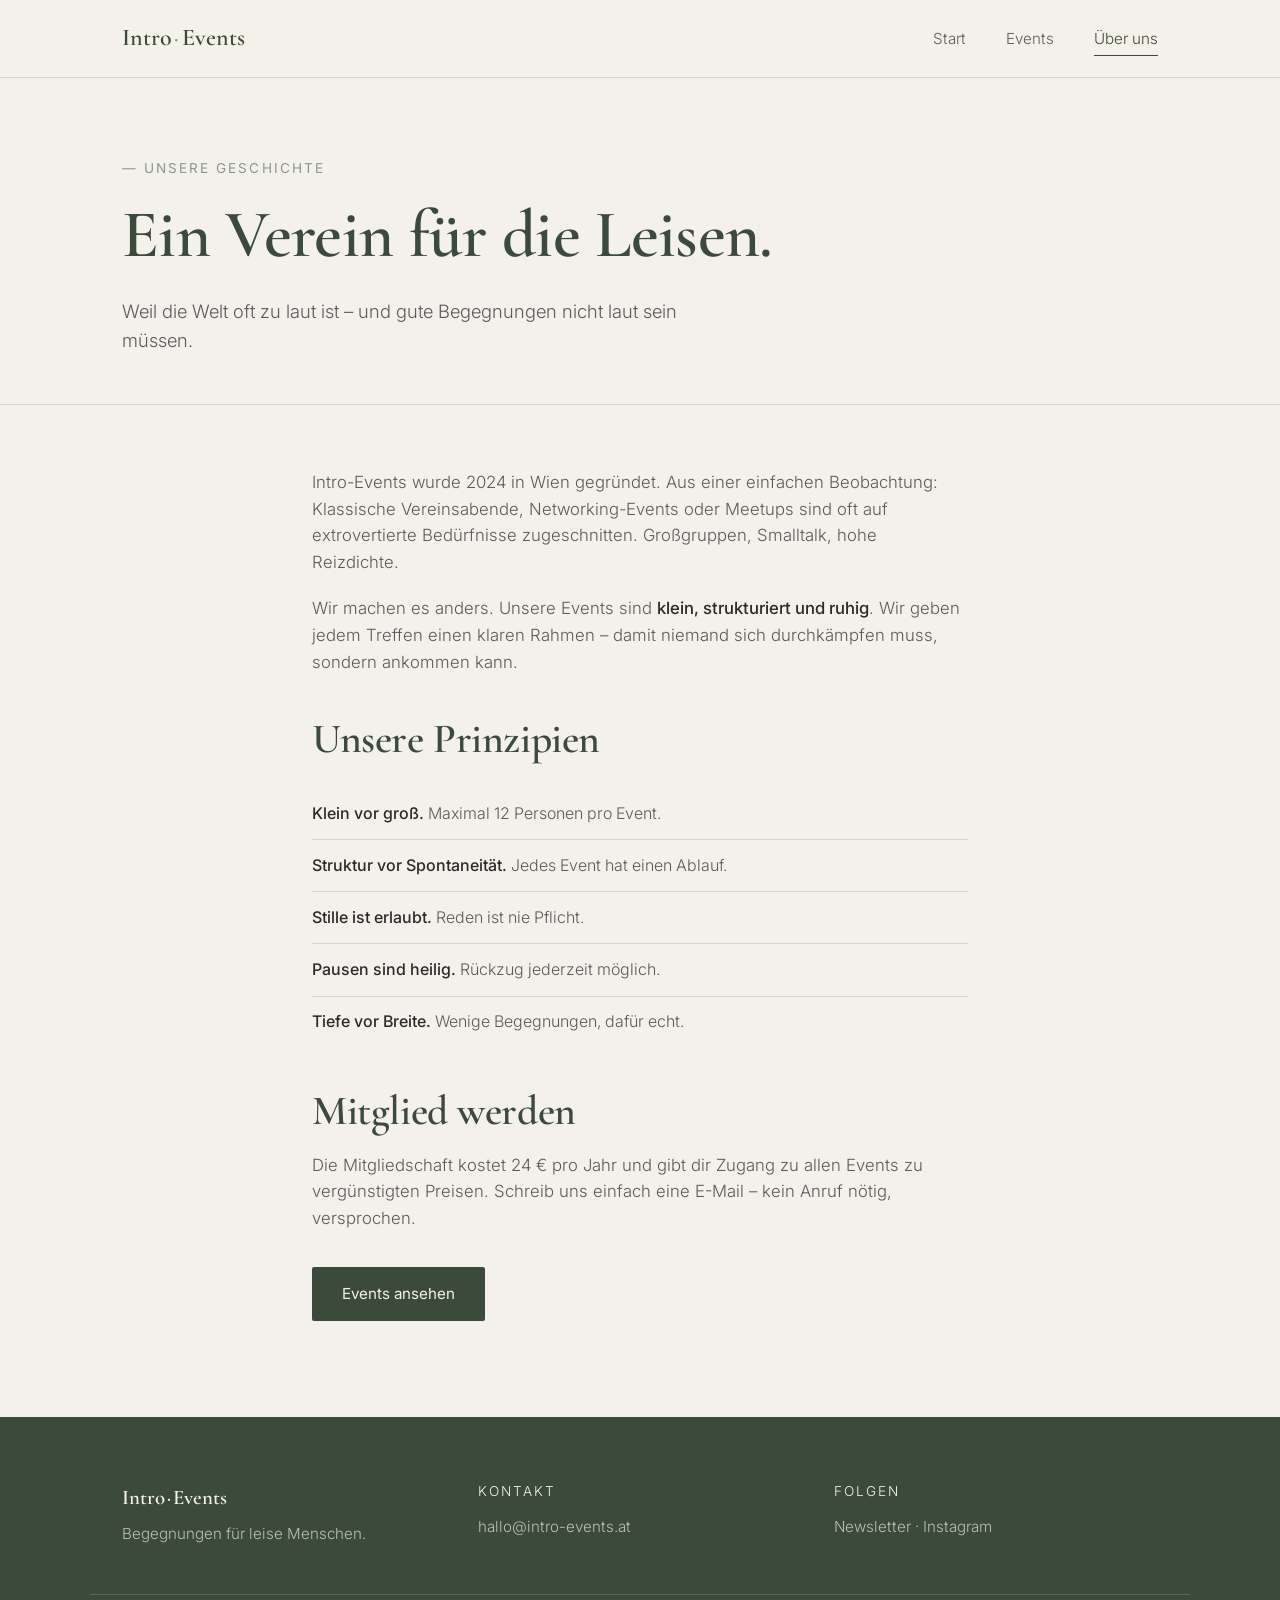
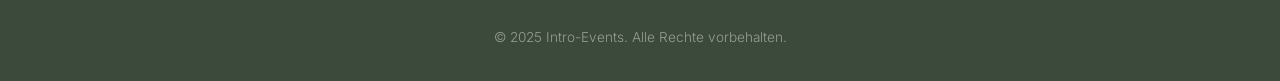
==== about.html @ c9562c50 "Create about.html" ====
<!DOCTYPE html>
<html lang="de">
<head>
    <meta charset="UTF-8">
    <meta name="viewport" content="width=device-width, initial-scale=1.0">
    <title>Über uns – Intro-Events</title>
    <link rel="stylesheet" href="style.css">
    <link href="https://fonts.googleapis.com/css2?family=Cormorant+Garamond:wght@400;600&family=Inter:wght@300;400;500&display=swap" rel="stylesheet">
</head>
<body>
    <nav class="nav">
        <div class="nav-container">
            <a href="index.html" class="logo">Intro<span>·</span>Events</a>
            <ul class="nav-links">
                <li><a href="index.html">Start</a></li>
                <li><a href="events.html">Events</a></li>
                <li><a href="about.html" class="active">Über uns</a></li>
            </ul>
        </div>
    </nav>

    <header class="page-header">
        <div class="container">
            <p class="kicker">— Unsere Geschichte</p>
            <h1>Ein Verein für die Leisen.</h1>
            <p class="lead">Weil die Welt oft zu laut ist – und gute Begegnungen nicht laut sein müssen.</p>
        </div>
    </header>

    <section class="prose">
        <div class="container container-narrow">
            <p>Intro-Events wurde 2024 in Wien gegründet. Aus einer einfachen Beobachtung: Klassische Vereinsabende, Networking-Events oder Meetups sind oft auf extrovertierte Bedürfnisse zugeschnitten. Großgruppen, Smalltalk, hohe Reizdichte.</p>
            <p>Wir machen es anders. Unsere Events sind <strong>klein, strukturiert und ruhig</strong>. Wir geben jedem Treffen einen klaren Rahmen – damit niemand sich durchkämpfen muss, sondern ankommen kann.</p>

            <h2>Unsere Prinzipien</h2>
            <ul class="principles">
                <li><strong>Klein vor groß.</strong> Maximal 12 Personen pro Event.</li>
                <li><strong>Struktur vor Spontaneität.</strong> Jedes Event hat einen Ablauf.</li>
                <li><strong>Stille ist erlaubt.</strong> Reden ist nie Pflicht.</li>
                <li><strong>Pausen sind heilig.</strong> Rückzug jederzeit möglich.</li>
                <li><strong>Tiefe vor Breite.</strong> Wenige Begegnungen, dafür echt.</li>
            </ul>

            <h2>Mitglied werden</h2>
            <p>Die Mitgliedschaft kostet 24 € pro Jahr und gibt dir Zugang zu allen Events zu vergünstigten Preisen. Schreib uns einfach eine E-Mail – kein Anruf nötig, versprochen.</p>
            <a href="events.html" class="btn btn-primary">Events ansehen</a>
        </div>
    </section>

    <footer class="footer">
        <div class="container footer-grid">
            <div>
                <p class="logo logo-sm">Intro<span>·</span>Events</p>
                <p class="muted">Begegnungen für leise Menschen.</p>
            </div>
            <div>
                <p class="footer-title">Kontakt</p>
                <p class="muted">hallo@intro-events.at</p>
            </div>
            <div>
                <p class="footer-title">Folgen</p>
                <p class="muted">Newsletter · Instagram</p>
            </div>
        </div>
        <p class="copy">© 2025 Intro-Events. Alle Rechte vorbehalten.</p>
    </footer>
</body>
</html>
---- style.css ----
/* ---------- Reset & Base ---------- */
* { margin: 0; padding: 0; box-sizing: border-box; }

:root {
    --bg: #f4f1ec;
    --bg-alt: #ebe6dd;
    --ink: #2a2a2a;
    --ink-soft: #5a5a5a;
    --accent: #3b4a3a;
    --accent-soft: #8a9a85;
    --line: #d8d2c7;
    --card: #fdfbf7;
}

html { scroll-behavior: smooth; }

body {
    font-family: 'Inter', -apple-system, sans-serif;
    background: var(--bg);
    color: var(--ink);
    font-weight: 300;
    line-height: 1.6;
    -webkit-font-smoothing: antialiased;
}

h1, h2, h3 {
    font-family: 'Cormorant Garamond', serif;
    font-weight: 600;
    line-height: 1.15;
    color: var(--accent);
    letter-spacing: -0.01em;
}

h1 { font-size: clamp(2.4rem, 5.5vw, 4.2rem); }
h2 { font-size: clamp(1.8rem, 3.5vw, 2.6rem); margin-bottom: 1rem; }
h3 { font-size: 1.5rem; margin-bottom: 0.5rem; }

p { color: var(--ink-soft); }

a { color: inherit; text-decoration: none; transition: color 0.2s; }

.container {
    max-width: 1100px;
    margin: 0 auto;
    padding: 0 2rem;
}
.container-narrow { max-width: 720px; }

.kicker {
    font-size: 0.85rem;
    letter-spacing: 0.15em;
    text-transform: uppercase;
    color: var(--accent-soft);
    margin-bottom: 1rem;
    font-weight: 400;
}

.lead {
    font-size: 1.15rem;
    color: var(--ink-soft);
    max-width: 560px;
    margin-top: 1.5rem;
}

/* ---------- Navigation ---------- */
.nav {
    position: sticky;
    top: 0;
    background: rgba(244, 241, 236, 0.85);
    backdrop-filter: blur(10px);
    -webkit-backdrop-filter: blur(10px);
    border-bottom: 1px solid var(--line);
    z-index: 100;
}

.nav-container {
    max-width: 1100px;
    margin: 0 auto;
    padding: 1.2rem 2rem;
    display: flex;
    justify-content: space-between;
    align-items: center;
}

.logo {
    font-family: 'Cormorant Garamond', serif;
    font-size: 1.5rem;
    font-weight: 600;
    color: var(--accent);
}
.logo span { color: var(--accent-soft); margin: 0 0.1em; }

.nav-links {
    list-style: none;
    display: flex;
    gap: 2.5rem;
}
.nav-links a {
    font-size: 0.95rem;
    color: var(--ink-soft);
    position: relative;
    padding: 0.3rem 0;
}
.nav-links a:hover, .nav-links a.active { color: var(--accent); }
.nav-links a.active::after {
    content: '';
    position: absolute;
    bottom: -4px; left: 0;
    width: 100%; height: 1px;
    background: var(--accent);
}

/* ---------- Hero ---------- */
.hero {
    position: relative;
    padding: 7rem 2rem 8rem;
    overflow: hidden;
}
.hero-content {
    max-width: 1100px;
    margin: 0 auto;
    position: relative;
    z-index: 2;
}
.hero h1 { margin-bottom: 1rem; }
.hero-actions {
    margin-top: 2.5rem;
    display: flex;
    gap: 1rem;
    flex-wrap: wrap;
}
.hero-decor {
    position: absolute;
    top: 50%; right: -200px;
    width: 600px; height: 600px;
    background: radial-gradient(circle, var(--accent-soft) 0%, transparent 70%);
    opacity: 0.15;
    transform: translateY(-50%);
    z-index: 1;
    border-radius: 50%;
}

/* ---------- Buttons ---------- */
.btn {
    display: inline-block;
    padding: 0.85rem 1.8rem;
    font-size: 0.95rem;
    font-weight: 400;
    border-radius: 2px;
    transition: all 0.25s ease;
    cursor: pointer;
    border: 1px solid transparent;
}
.btn-primary {
    background: var(--accent);
    color: var(--bg);
}
.btn-primary:hover {
    background: #2a3a2a;
    transform: translateY(-1px);
}
.btn-ghost {
    background: transparent;
    color: var(--accent);
    border-color: var(--accent);
}
.btn-ghost:hover { background: var(--accent); color: var(--bg); }

/* ---------- Features ---------- */
.features {
    padding: 5rem 2rem;
    border-top: 1px solid var(--line);
}
.features .container {
    display: grid;
    grid-template-columns: repeat(auto-fit, minmax(250px, 1fr));
    gap: 3rem;
}
.feature-num {
    font-family: 'Cormorant Garamond', serif;
    font-size: 2rem;
    color: var(--accent-soft);
    margin-bottom: 0.5rem;
}

/* ---------- Highlight ---------- */
.highlight {
    background: var(--bg-alt);
    padding: 6rem 2rem;
}
.highlight-grid {
    display: grid;
    grid-template-columns: 1.2fr 1fr;
    gap: 4rem;
    align-items: center;
}
.highlight .meta {
    color: var(--accent-soft);
    font-size: 0.95rem;
    margin: 0.5rem 0 1.5rem;
}
.highlight .btn { margin-top: 1.5rem; }

.highlight-card {
    background: var(--card);
    padding: 2.5rem;
    border-left: 2px solid var(--accent-soft);
    position: relative;
}
.badge {
    display: inline-block;
    font-size: 0.75rem;
    letter-spacing: 0.1em;
    text-transform: uppercase;
    color: var(--accent);
    background: var(--bg-alt);
    padding: 0.3rem 0.8rem;
    border-radius: 2px;
    margin-bottom: 1.5rem;
}
.quote {
    font-family: 'Cormorant Garamond', serif;
    font-size: 1.4rem;
    font-style: italic;
    color: var(--ink);
    line-height: 1.4;
}
.quote-author {
    margin-top: 1rem;
    font-size: 0.9rem;
    color: var(--accent-soft);
}

@media (max-width: 800px) {
    .highlight-grid { grid-template-columns: 1fr; gap: 2.5rem; }
}

/* ---------- Page Header (sub pages) ---------- */
.page-header {
    padding: 5rem 0 3rem;
    border-bottom: 1px solid var(--line);
}
.page-header h1 { margin-bottom: 0.5rem; }

/* ---------- Events list ---------- */
.events { padding: 4rem 0 6rem; }
.events .container {
    display: flex;
    flex-direction: column;
    gap: 1rem;
}
.event-card {
    background: var(--card);
    border: 1px solid var(--line);
    padding: 1.8rem 2rem;
    display: grid;
    grid-template-columns: 80px 1fr auto;
    gap: 2rem;
    align-items: center;
    transition: all 0.25s ease;
}
.event-card:hover {
    border-color: var(--accent-soft);
    transform: translateX(4px);
}
.event-date {
    display: flex;
    flex-direction: column;
    align-items: center;
    border-right: 1px solid var(--line);
    padding-right: 1.5rem;
}
.event-date .day {
    font-family: 'Cormorant Garamond', serif;
    font-size: 2.5rem;
    line-height: 1;
    color: var(--accent);
}
.event-date .month {
    font-size: 0.8rem;
    text-transform: uppercase;
    letter-spacing: 0.15em;
    color: var(--accent-soft);
    margin-top: 0.3rem;
}
.event-body h3 { font-size: 1.3rem; margin-bottom: 0.3rem; }
.event-body .meta {
    font-size: 0.85rem;
    color: var(--accent-soft);
    margin-bottom: 0.5rem;
    letter-spacing: 0.05em;
}

@media (max-width: 600px) {
    .event-card {
        grid-template-columns: 60px 1fr;
        gap: 1.2rem;
        padding: 1.4rem;
    }
    .event-meta { grid-column: 1 / -1; }
}

/* ---------- Prose (about) ---------- */
.prose {
    padding: 4rem 0 6rem;
}
.prose p { margin-bottom: 1.2rem; font-size: 1.05rem; }
.prose h2 { margin-top: 2.5rem; }
.prose strong { color: var(--ink); font-weight: 500; }
.principles {
    list-style: none;
    margin: 1.5rem 0 2rem;
}
.principles li {
    padding: 0.8rem 0;
    border-bottom: 1px solid var(--line);
    color: var(--ink-soft);
}
.principles li:last-child { border-bottom: none; }
.prose .btn { margin-top: 1rem; }

/* ---------- Footer ---------- */
.footer {
    background: var(--accent);
    color: var(--bg);
    padding: 4rem 2rem 2rem;
}
.footer .logo, .footer .logo span { color: var(--bg); }
.footer-grid {
    display: grid;
    grid-template-columns: repeat(auto-fit, minmax(200px, 1fr));
    gap: 2rem;
    padding-bottom: 3rem;
    border-bottom: 1px solid rgba(255,255,255,0.15);
}
.footer-title {
    font-size: 0.85rem;
    letter-spacing: 0.15em;
    text-transform: uppercase;
    margin-bottom: 0.8rem;
    color: var(--bg);
}
.footer .muted { color: rgba(244, 241, 236, 0.7); font-size: 0.95rem; }
.logo-sm { font-size: 1.3rem; margin-bottom: 0.5rem; }
.copy {
    text-align: center;
    margin-top: 2rem;
    font-size: 0.85rem;
    color: rgba(244, 241, 236, 0.5);
}

/* ---------- Subtle entrance ---------- */
.hero-content > * {
    animation: fadeUp 0.8s ease forwards;
    opacity: 0;
}
.hero-content > *:nth-child(1) { animation-delay: 0.1s; }
.hero-content > *:nth-child(2) { animation-delay: 0.2s; }
.hero-content > *:nth-child(3) { animation-delay: 0.3s; }
.hero-content > *:nth-child(4) { animation-delay: 0.4s; }

@keyframes fadeUp {
    from { opacity: 0; transform: translateY(20px); }
    to { opacity: 1; transform: translateY(0); }
}
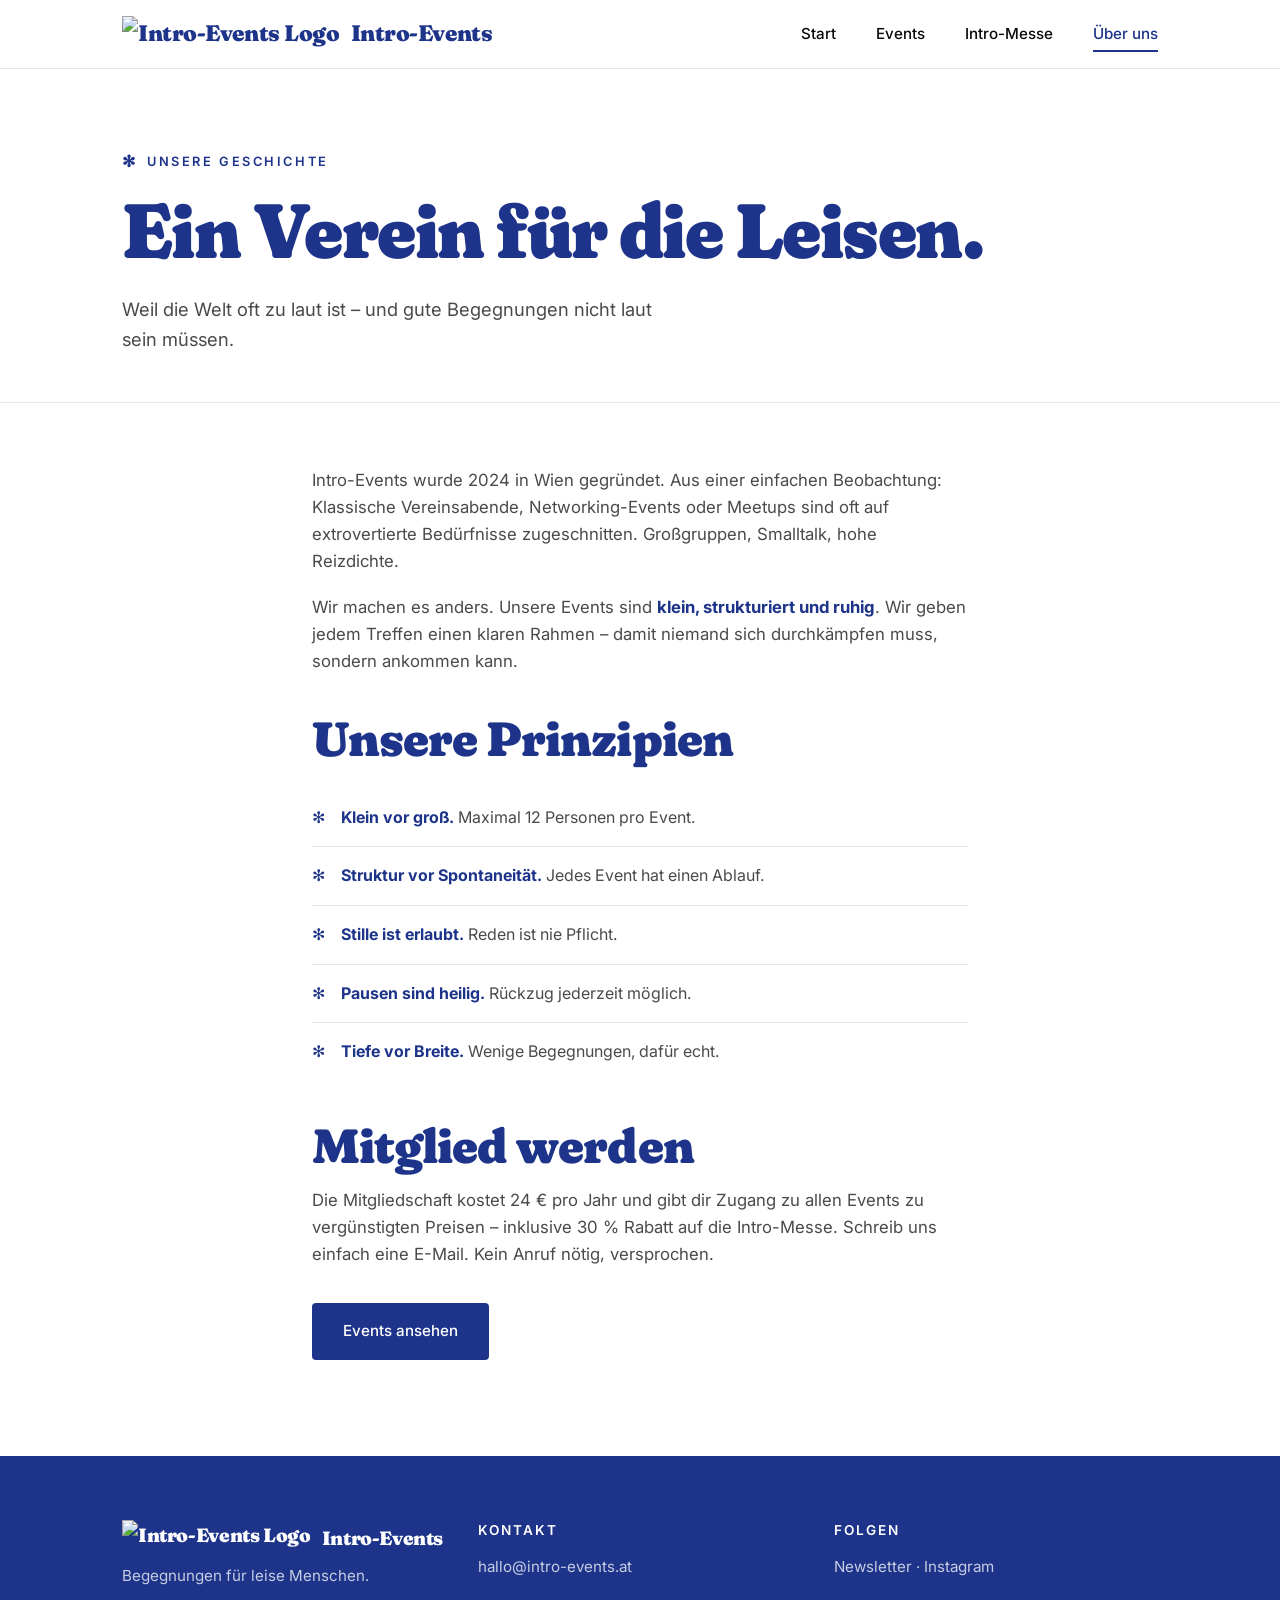
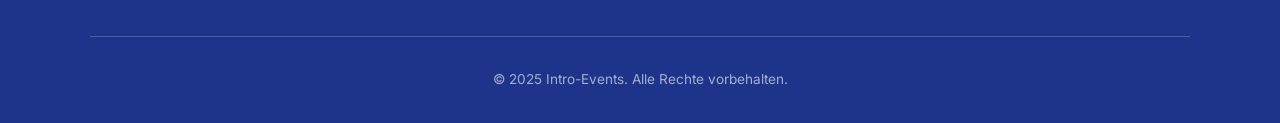
==== commit 067dd46c: "Update about.html" ====
--- a/about.html
+++ b/about.html
@@ -5,15 +5,21 @@
     <meta name="viewport" content="width=device-width, initial-scale=1.0">
     <title>Über uns – Intro-Events</title>
     <link rel="stylesheet" href="style.css">
-    <link href="https://fonts.googleapis.com/css2?family=Cormorant+Garamond:wght@400;600&family=Inter:wght@300;400;500&display=swap" rel="stylesheet">
+    <link rel="preconnect" href="https://fonts.googleapis.com">
+    <link rel="preconnect" href="https://fonts.gstatic.com" crossorigin>
+    <link href="https://fonts.googleapis.com/css2?family=Fraunces:ital,opsz,wght@0,9..144,400..900;1,9..144,400..900&family=Inter:wght@300;400;500;600;700&display=swap" rel="stylesheet">
 </head>
 <body>
     <nav class="nav">
         <div class="nav-container">
-            <a href="index.html" class="logo">Intro<span>·</span>Events</a>
+            <a href="index.html" class="logo">
+                <img src="logo.png" alt="Intro-Events Logo">
+                Intro-Events
+            </a>
             <ul class="nav-links">
                 <li><a href="index.html">Start</a></li>
                 <li><a href="events.html">Events</a></li>
+                <li><a href="messe.html">Intro-Messe</a></li>
                 <li><a href="about.html" class="active">Über uns</a></li>
             </ul>
         </div>
@@ -21,7 +27,7 @@
 
     <header class="page-header">
         <div class="container">
-            <p class="kicker">— Unsere Geschichte</p>
+            <p class="kicker">Unsere Geschichte</p>
             <h1>Ein Verein für die Leisen.</h1>
             <p class="lead">Weil die Welt oft zu laut ist – und gute Begegnungen nicht laut sein müssen.</p>
         </div>
@@ -42,7 +48,7 @@
             </ul>
 
             <h2>Mitglied werden</h2>
-            <p>Die Mitgliedschaft kostet 24 € pro Jahr und gibt dir Zugang zu allen Events zu vergünstigten Preisen. Schreib uns einfach eine E-Mail – kein Anruf nötig, versprochen.</p>
+            <p>Die Mitgliedschaft kostet 24 € pro Jahr und gibt dir Zugang zu allen Events zu vergünstigten Preisen – inklusive 30 % Rabatt auf die Intro-Messe. Schreib uns einfach eine E-Mail. Kein Anruf nötig, versprochen.</p>
             <a href="events.html" class="btn btn-primary">Events ansehen</a>
         </div>
     </section>
@@ -50,7 +56,10 @@
     <footer class="footer">
         <div class="container footer-grid">
             <div>
-                <p class="logo logo-sm">Intro<span>·</span>Events</p>
+                <a href="index.html" class="logo logo-sm">
+                    <img src="logo.png" alt="Intro-Events Logo">
+                    Intro-Events
+                </a>
                 <p class="muted">Begegnungen für leise Menschen.</p>
             </div>
             <div>
--- a/style.css
+++ b/style.css
@@ -2,14 +2,15 @@
 * { margin: 0; padding: 0; box-sizing: border-box; }
 
 :root {
-    --bg: #f4f1ec;
-    --bg-alt: #ebe6dd;
-    --ink: #2a2a2a;
-    --ink-soft: #5a5a5a;
-    --accent: #3b4a3a;
-    --accent-soft: #8a9a85;
-    --line: #d8d2c7;
-    --card: #fdfbf7;
+    --bg: #ffffff;
+    --bg-alt: #f5f5f7;
+    --ink: #0a0a0a;
+    --ink-soft: #4a4a4a;
+    --accent: #1d348a;
+    --accent-hover: #142562;
+    --accent-soft: #e8ecf7;
+    --line: #e5e5e8;
+    --card: #ffffff;
 }
 
 html { scroll-behavior: smooth; }
@@ -18,22 +19,23 @@
     font-family: 'Inter', -apple-system, sans-serif;
     background: var(--bg);
     color: var(--ink);
-    font-weight: 300;
+    font-weight: 400;
     line-height: 1.6;
     -webkit-font-smoothing: antialiased;
 }
 
 h1, h2, h3 {
-    font-family: 'Cormorant Garamond', serif;
-    font-weight: 600;
-    line-height: 1.15;
-    color: var(--accent);
-    letter-spacing: -0.01em;
-}
-
-h1 { font-size: clamp(2.4rem, 5.5vw, 4.2rem); }
-h2 { font-size: clamp(1.8rem, 3.5vw, 2.6rem); margin-bottom: 1rem; }
-h3 { font-size: 1.5rem; margin-bottom: 0.5rem; }
+    font-family: 'Fraunces', 'Georgia', serif;
+    font-weight: 900;
+    line-height: 1.05;
+    color: var(--accent);
+    letter-spacing: -0.02em;
+    font-variation-settings: "SOFT" 100, "WONK" 1;
+}
+
+h1 { font-size: clamp(2.8rem, 6vw, 5rem); }
+h2 { font-size: clamp(2rem, 4vw, 3rem); margin-bottom: 1rem; }
+h3 { font-size: 1.6rem; margin-bottom: 0.5rem; }
 
 p { color: var(--ink-soft); }
 
@@ -47,12 +49,20 @@
 .container-narrow { max-width: 720px; }
 
 .kicker {
-    font-size: 0.85rem;
-    letter-spacing: 0.15em;
+    font-size: 0.8rem;
+    letter-spacing: 0.2em;
     text-transform: uppercase;
-    color: var(--accent-soft);
+    color: var(--accent);
     margin-bottom: 1rem;
-    font-weight: 400;
+    font-weight: 600;
+    display: inline-flex;
+    align-items: center;
+    gap: 0.6rem;
+}
+.kicker::before {
+    content: '✻';
+    font-size: 1rem;
+    color: var(--accent);
 }
 
 .lead {
@@ -66,9 +76,9 @@
 .nav {
     position: sticky;
     top: 0;
-    background: rgba(244, 241, 236, 0.85);
-    backdrop-filter: blur(10px);
-    -webkit-backdrop-filter: blur(10px);
+    background: rgba(255, 255, 255, 0.92);
+    backdrop-filter: blur(12px);
+    -webkit-backdrop-filter: blur(12px);
     border-bottom: 1px solid var(--line);
     z-index: 100;
 }
@@ -76,19 +86,27 @@
 .nav-container {
     max-width: 1100px;
     margin: 0 auto;
-    padding: 1.2rem 2rem;
+    padding: 1rem 2rem;
     display: flex;
     justify-content: space-between;
     align-items: center;
 }
 
 .logo {
-    font-family: 'Cormorant Garamond', serif;
-    font-size: 1.5rem;
-    font-weight: 600;
-    color: var(--accent);
-}
-.logo span { color: var(--accent-soft); margin: 0 0.1em; }
+    display: flex;
+    align-items: center;
+    gap: 0.7rem;
+    font-family: 'Fraunces', serif;
+    font-size: 1.4rem;
+    font-weight: 900;
+    color: var(--accent);
+    letter-spacing: -0.02em;
+}
+.logo img {
+    height: 36px;
+    width: auto;
+    display: block;
+}
 
 .nav-links {
     list-style: none;
@@ -97,7 +115,8 @@
 }
 .nav-links a {
     font-size: 0.95rem;
-    color: var(--ink-soft);
+    color: var(--ink);
+    font-weight: 500;
     position: relative;
     padding: 0.3rem 0;
 }
@@ -106,7 +125,7 @@
     content: '';
     position: absolute;
     bottom: -4px; left: 0;
-    width: 100%; height: 1px;
+    width: 100%; height: 2px;
     background: var(--accent);
 }
 
@@ -123,40 +142,57 @@
     z-index: 2;
 }
 .hero h1 { margin-bottom: 1rem; }
+.hero h1 em {
+    font-style: italic;
+    font-weight: 400;
+    color: var(--accent);
+}
 .hero-actions {
     margin-top: 2.5rem;
     display: flex;
     gap: 1rem;
     flex-wrap: wrap;
 }
+
+/* Asterisk decorations */
 .hero-decor {
     position: absolute;
-    top: 50%; right: -200px;
-    width: 600px; height: 600px;
-    background: radial-gradient(circle, var(--accent-soft) 0%, transparent 70%);
-    opacity: 0.15;
-    transform: translateY(-50%);
+    font-family: 'Fraunces', serif;
+    color: var(--accent);
+    opacity: 0.1;
+    pointer-events: none;
+    font-weight: 900;
     z-index: 1;
-    border-radius: 50%;
+}
+.hero-decor.top-right {
+    top: 6rem; right: 4rem;
+    font-size: 8rem;
+}
+.hero-decor.bottom-left {
+    bottom: 2rem; right: 30%;
+    font-size: 5rem;
 }
 
 /* ---------- Buttons ---------- */
 .btn {
     display: inline-block;
-    padding: 0.85rem 1.8rem;
+    padding: 0.9rem 1.8rem;
     font-size: 0.95rem;
-    font-weight: 400;
-    border-radius: 2px;
+    font-weight: 500;
+    border-radius: 4px;
     transition: all 0.25s ease;
     cursor: pointer;
-    border: 1px solid transparent;
+    border: 2px solid transparent;
+    font-family: 'Inter', sans-serif;
 }
 .btn-primary {
     background: var(--accent);
-    color: var(--bg);
+    color: #fff;
+    border-color: var(--accent);
 }
 .btn-primary:hover {
-    background: #2a3a2a;
+    background: var(--accent-hover);
+    border-color: var(--accent-hover);
     transform: translateY(-1px);
 }
 .btn-ghost {
@@ -164,7 +200,7 @@
     color: var(--accent);
     border-color: var(--accent);
 }
-.btn-ghost:hover { background: var(--accent); color: var(--bg); }
+.btn-ghost:hover { background: var(--accent); color: #fff; }
 
 /* ---------- Features ---------- */
 .features {
@@ -177,16 +213,28 @@
     gap: 3rem;
 }
 .feature-num {
-    font-family: 'Cormorant Garamond', serif;
-    font-size: 2rem;
-    color: var(--accent-soft);
+    font-family: 'Fraunces', serif;
+    font-size: 2.5rem;
+    font-weight: 900;
+    color: var(--accent);
     margin-bottom: 0.5rem;
+    line-height: 1;
 }
 
 /* ---------- Highlight ---------- */
 .highlight {
     background: var(--bg-alt);
     padding: 6rem 2rem;
+    position: relative;
+    overflow: hidden;
+}
+.highlight::before {
+    content: '✻';
+    position: absolute;
+    top: 2rem; left: 50%;
+    transform: translateX(-50%);
+    color: var(--accent);
+    font-size: 1.8rem;
 }
 .highlight-grid {
     display: grid;
@@ -195,16 +243,19 @@
     align-items: center;
 }
 .highlight .meta {
-    color: var(--accent-soft);
+    color: var(--accent);
     font-size: 0.95rem;
     margin: 0.5rem 0 1.5rem;
+    font-weight: 500;
 }
 .highlight .btn { margin-top: 1.5rem; }
 
 .highlight-card {
     background: var(--card);
     padding: 2.5rem;
-    border-left: 2px solid var(--accent-soft);
+    border: 1px solid var(--line);
+    border-left: 4px solid var(--accent);
+    border-radius: 4px;
     position: relative;
 }
 .badge {
@@ -213,22 +264,25 @@
     letter-spacing: 0.1em;
     text-transform: uppercase;
     color: var(--accent);
-    background: var(--bg-alt);
-    padding: 0.3rem 0.8rem;
-    border-radius: 2px;
+    background: var(--accent-soft);
+    padding: 0.4rem 0.9rem;
+    border-radius: 3px;
     margin-bottom: 1.5rem;
+    font-weight: 600;
 }
 .quote {
-    font-family: 'Cormorant Garamond', serif;
+    font-family: 'Fraunces', serif;
     font-size: 1.4rem;
     font-style: italic;
     color: var(--ink);
     line-height: 1.4;
+    font-weight: 400;
 }
 .quote-author {
     margin-top: 1rem;
     font-size: 0.9rem;
-    color: var(--accent-soft);
+    color: var(--accent);
+    font-weight: 500;
 }
 
 @media (max-width: 800px) {
@@ -239,6 +293,8 @@
 .page-header {
     padding: 5rem 0 3rem;
     border-bottom: 1px solid var(--line);
+    position: relative;
+    overflow: hidden;
 }
 .page-header h1 { margin-bottom: 0.5rem; }
 
@@ -252,16 +308,18 @@
 .event-card {
     background: var(--card);
     border: 1px solid var(--line);
+    border-radius: 4px;
     padding: 1.8rem 2rem;
     display: grid;
-    grid-template-columns: 80px 1fr auto;
+    grid-template-columns: 90px 1fr auto;
     gap: 2rem;
     align-items: center;
     transition: all 0.25s ease;
 }
 .event-card:hover {
-    border-color: var(--accent-soft);
+    border-color: var(--accent);
     transform: translateX(4px);
+    box-shadow: 0 4px 20px rgba(29, 52, 138, 0.08);
 }
 .event-date {
     display: flex;
@@ -271,8 +329,9 @@
     padding-right: 1.5rem;
 }
 .event-date .day {
-    font-family: 'Cormorant Garamond', serif;
-    font-size: 2.5rem;
+    font-family: 'Fraunces', serif;
+    font-size: 2.8rem;
+    font-weight: 900;
     line-height: 1;
     color: var(--accent);
 }
@@ -280,20 +339,22 @@
     font-size: 0.8rem;
     text-transform: uppercase;
     letter-spacing: 0.15em;
-    color: var(--accent-soft);
+    color: var(--accent);
     margin-top: 0.3rem;
-}
-.event-body h3 { font-size: 1.3rem; margin-bottom: 0.3rem; }
+    font-weight: 600;
+}
+.event-body h3 { font-size: 1.4rem; margin-bottom: 0.3rem; }
 .event-body .meta {
     font-size: 0.85rem;
-    color: var(--accent-soft);
+    color: var(--accent);
     margin-bottom: 0.5rem;
     letter-spacing: 0.05em;
+    font-weight: 500;
 }
 
 @media (max-width: 600px) {
     .event-card {
-        grid-template-columns: 60px 1fr;
+        grid-template-columns: 70px 1fr;
         gap: 1.2rem;
         padding: 1.4rem;
     }
@@ -306,15 +367,23 @@
 }
 .prose p { margin-bottom: 1.2rem; font-size: 1.05rem; }
 .prose h2 { margin-top: 2.5rem; }
-.prose strong { color: var(--ink); font-weight: 500; }
+.prose strong { color: var(--accent); font-weight: 700; }
 .principles {
     list-style: none;
     margin: 1.5rem 0 2rem;
 }
 .principles li {
-    padding: 0.8rem 0;
+    padding: 1rem 0;
     border-bottom: 1px solid var(--line);
     color: var(--ink-soft);
+    position: relative;
+    padding-left: 1.8rem;
+}
+.principles li::before {
+    content: '✻';
+    position: absolute;
+    left: 0;
+    color: var(--accent);
 }
 .principles li:last-child { border-bottom: none; }
 .prose .btn { margin-top: 1rem; }
@@ -322,31 +391,32 @@
 /* ---------- Footer ---------- */
 .footer {
     background: var(--accent);
-    color: var(--bg);
+    color: #fff;
     padding: 4rem 2rem 2rem;
 }
-.footer .logo, .footer .logo span { color: var(--bg); }
+.footer .logo { color: #fff; }
 .footer-grid {
     display: grid;
     grid-template-columns: repeat(auto-fit, minmax(200px, 1fr));
     gap: 2rem;
     padding-bottom: 3rem;
-    border-bottom: 1px solid rgba(255,255,255,0.15);
+    border-bottom: 1px solid rgba(255,255,255,0.2);
 }
 .footer-title {
     font-size: 0.85rem;
     letter-spacing: 0.15em;
     text-transform: uppercase;
     margin-bottom: 0.8rem;
-    color: var(--bg);
-}
-.footer .muted { color: rgba(244, 241, 236, 0.7); font-size: 0.95rem; }
-.logo-sm { font-size: 1.3rem; margin-bottom: 0.5rem; }
+    color: #fff;
+    font-weight: 600;
+}
+.footer .muted { color: rgba(255, 255, 255, 0.75); font-size: 0.95rem; }
+.logo-sm { font-size: 1.2rem; margin-bottom: 0.5rem; }
 .copy {
     text-align: center;
     margin-top: 2rem;
     font-size: 0.85rem;
-    color: rgba(244, 241, 236, 0.5);
+    color: rgba(255, 255, 255, 0.6);
 }
 
 /* ---------- Subtle entrance ---------- */
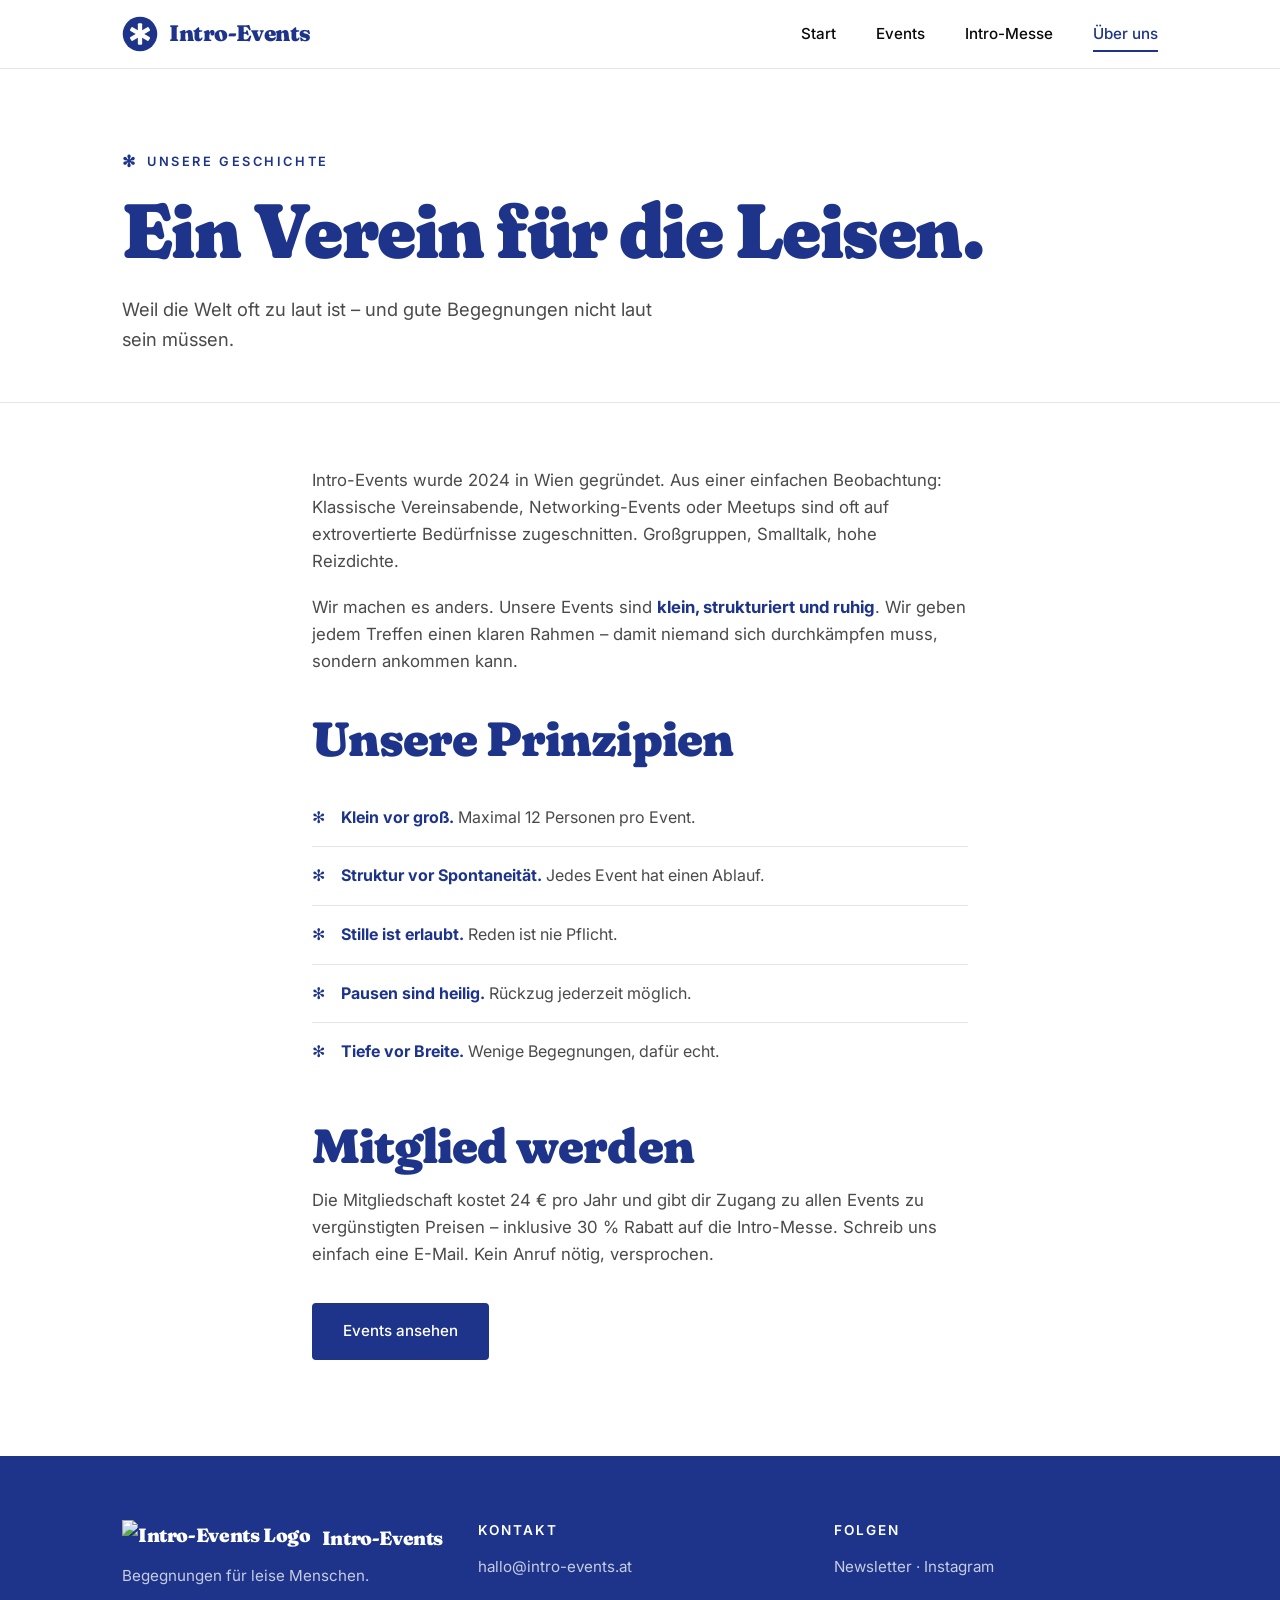
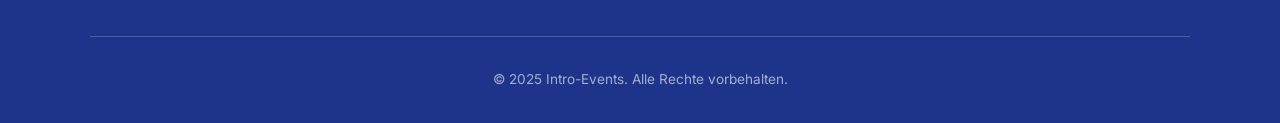
==== commit 8be0840b: "Update about.html" ====
--- a/about.html
+++ b/about.html
@@ -13,7 +13,7 @@
     <nav class="nav">
         <div class="nav-container">
             <a href="index.html" class="logo">
-                <img src="logo.png" alt="Intro-Events Logo">
+                <img src="logo.svg" alt="Intro-Events Logo">
                 Intro-Events
             </a>
             <ul class="nav-links">
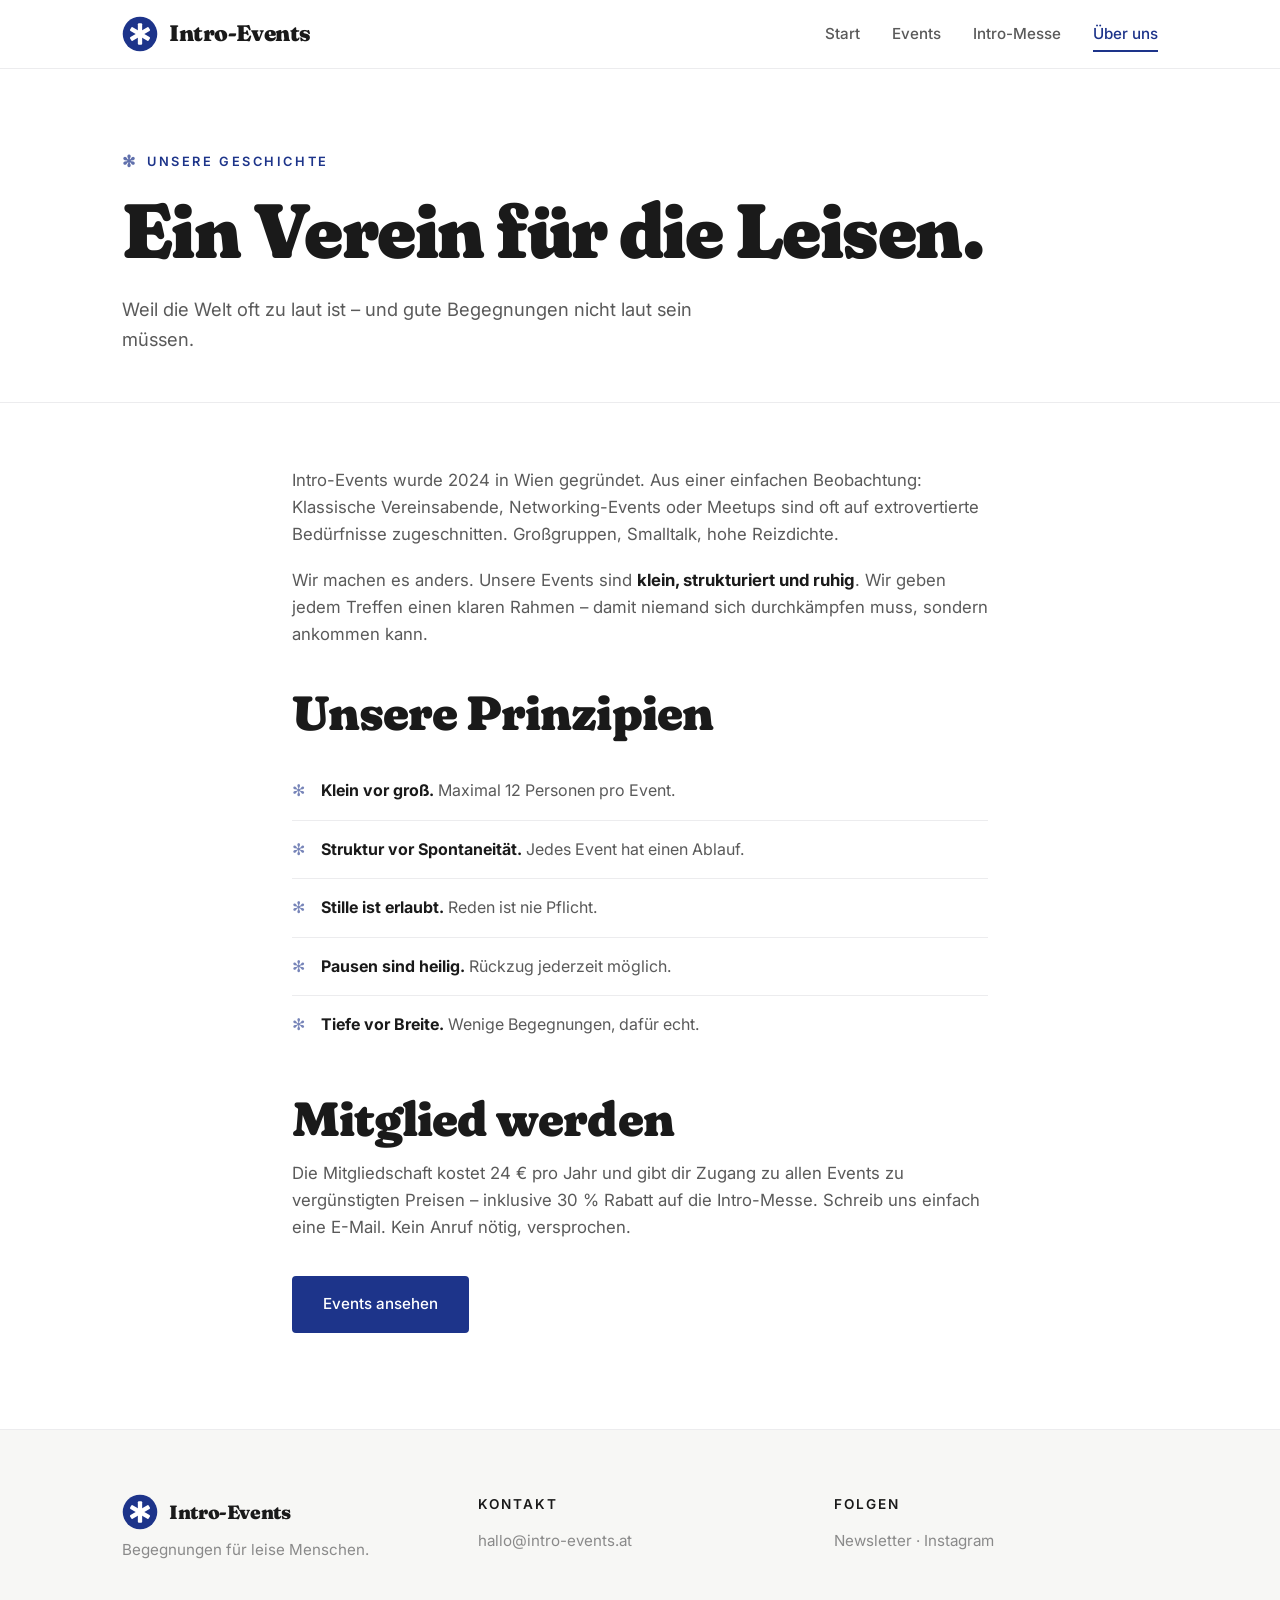
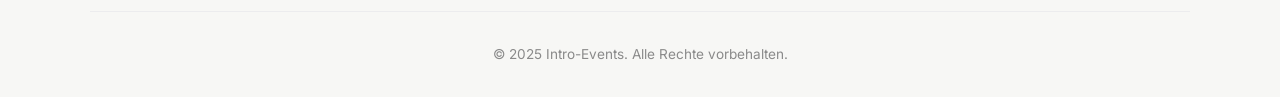
==== commit 833ff68e: "Update about.html" ====
--- a/about.html
+++ b/about.html
@@ -57,7 +57,7 @@
         <div class="container footer-grid">
             <div>
                 <a href="index.html" class="logo logo-sm">
-                    <img src="logo.png" alt="Intro-Events Logo">
+                    <img src="logo.svg" alt="Intro-Events Logo">
                     Intro-Events
                 </a>
                 <p class="muted">Begegnungen für leise Menschen.</p>
--- a/style.css
+++ b/style.css
@@ -3,13 +3,14 @@
 
 :root {
     --bg: #ffffff;
-    --bg-alt: #f5f5f7;
-    --ink: #0a0a0a;
-    --ink-soft: #4a4a4a;
+    --bg-alt: #f7f7f5;
+    --ink: #1a1a1a;
+    --ink-soft: #5a5a5a;
+    --ink-muted: #8a8a8a;
     --accent: #1d348a;
     --accent-hover: #142562;
-    --accent-soft: #e8ecf7;
-    --line: #e5e5e8;
+    --accent-soft: #eef0f6;
+    --line: #ececee;
     --card: #ffffff;
 }
 
@@ -28,14 +29,14 @@
     font-family: 'Fraunces', 'Georgia', serif;
     font-weight: 900;
     line-height: 1.05;
-    color: var(--accent);
+    color: var(--ink);
     letter-spacing: -0.02em;
     font-variation-settings: "SOFT" 100, "WONK" 1;
 }
 
 h1 { font-size: clamp(2.8rem, 6vw, 5rem); }
 h2 { font-size: clamp(2rem, 4vw, 3rem); margin-bottom: 1rem; }
-h3 { font-size: 1.6rem; margin-bottom: 0.5rem; }
+h3 { font-size: 1.5rem; margin-bottom: 0.5rem; }
 
 p { color: var(--ink-soft); }
 
@@ -46,7 +47,7 @@
     margin: 0 auto;
     padding: 0 2rem;
 }
-.container-narrow { max-width: 720px; }
+.container-narrow { max-width: 760px; }
 
 .kicker {
     font-size: 0.8rem;
@@ -63,13 +64,19 @@
     content: '✻';
     font-size: 1rem;
     color: var(--accent);
+    opacity: 0.7;
 }
 
 .lead {
     font-size: 1.15rem;
     color: var(--ink-soft);
-    max-width: 560px;
+    max-width: 600px;
     margin-top: 1.5rem;
+}
+.lead-block {
+    font-size: 1.15rem;
+    margin: 1.5rem 0 2.5rem;
+    color: var(--ink-soft);
 }
 
 /* ---------- Navigation ---------- */
@@ -90,6 +97,7 @@
     display: flex;
     justify-content: space-between;
     align-items: center;
+    gap: 2rem;
 }
 
 .logo {
@@ -99,7 +107,7 @@
     font-family: 'Fraunces', serif;
     font-size: 1.4rem;
     font-weight: 900;
-    color: var(--accent);
+    color: var(--ink);
     letter-spacing: -0.02em;
 }
 .logo img {
@@ -111,11 +119,12 @@
 .nav-links {
     list-style: none;
     display: flex;
-    gap: 2.5rem;
+    gap: 2rem;
+    flex-wrap: wrap;
 }
 .nav-links a {
     font-size: 0.95rem;
-    color: var(--ink);
+    color: var(--ink-soft);
     font-weight: 500;
     position: relative;
     padding: 0.3rem 0;
@@ -153,13 +162,16 @@
     gap: 1rem;
     flex-wrap: wrap;
 }
+.hero-messe {
+    background: linear-gradient(180deg, var(--bg-alt) 0%, var(--bg) 100%);
+}
 
 /* Asterisk decorations */
 .hero-decor {
     position: absolute;
     font-family: 'Fraunces', serif;
     color: var(--accent);
-    opacity: 0.1;
+    opacity: 0.05;
     pointer-events: none;
     font-weight: 900;
     z-index: 1;
@@ -197,10 +209,13 @@
 }
 .btn-ghost {
     background: transparent;
-    color: var(--accent);
-    border-color: var(--accent);
-}
-.btn-ghost:hover { background: var(--accent); color: #fff; }
+    color: var(--ink);
+    border-color: var(--line);
+}
+.btn-ghost:hover { 
+    border-color: var(--accent); 
+    color: var(--accent); 
+}
 
 /* ---------- Features ---------- */
 .features {
@@ -219,6 +234,7 @@
     color: var(--accent);
     margin-bottom: 0.5rem;
     line-height: 1;
+    opacity: 0.85;
 }
 
 /* ---------- Highlight ---------- */
@@ -234,7 +250,8 @@
     top: 2rem; left: 50%;
     transform: translateX(-50%);
     color: var(--accent);
-    font-size: 1.8rem;
+    font-size: 1.6rem;
+    opacity: 0.4;
 }
 .highlight-grid {
     display: grid;
@@ -243,7 +260,7 @@
     align-items: center;
 }
 .highlight .meta {
-    color: var(--accent);
+    color: var(--ink-muted);
     font-size: 0.95rem;
     margin: 0.5rem 0 1.5rem;
     font-weight: 500;
@@ -254,7 +271,7 @@
     background: var(--card);
     padding: 2.5rem;
     border: 1px solid var(--line);
-    border-left: 4px solid var(--accent);
+    border-left: 3px solid var(--accent);
     border-radius: 4px;
     position: relative;
 }
@@ -263,8 +280,8 @@
     font-size: 0.75rem;
     letter-spacing: 0.1em;
     text-transform: uppercase;
-    color: var(--accent);
-    background: var(--accent-soft);
+    color: var(--ink-soft);
+    background: var(--bg-alt);
     padding: 0.4rem 0.9rem;
     border-radius: 3px;
     margin-bottom: 1.5rem;
@@ -281,7 +298,7 @@
 .quote-author {
     margin-top: 1rem;
     font-size: 0.9rem;
-    color: var(--accent);
+    color: var(--ink-muted);
     font-weight: 500;
 }
 
@@ -319,7 +336,7 @@
 .event-card:hover {
     border-color: var(--accent);
     transform: translateX(4px);
-    box-shadow: 0 4px 20px rgba(29, 52, 138, 0.08);
+    box-shadow: 0 4px 16px rgba(29, 52, 138, 0.06);
 }
 .event-date {
     display: flex;
@@ -333,20 +350,20 @@
     font-size: 2.8rem;
     font-weight: 900;
     line-height: 1;
-    color: var(--accent);
+    color: var(--ink);
 }
 .event-date .month {
     font-size: 0.8rem;
     text-transform: uppercase;
     letter-spacing: 0.15em;
-    color: var(--accent);
+    color: var(--ink-muted);
     margin-top: 0.3rem;
     font-weight: 600;
 }
 .event-body h3 { font-size: 1.4rem; margin-bottom: 0.3rem; }
 .event-body .meta {
     font-size: 0.85rem;
-    color: var(--accent);
+    color: var(--ink-muted);
     margin-bottom: 0.5rem;
     letter-spacing: 0.05em;
     font-weight: 500;
@@ -367,7 +384,7 @@
 }
 .prose p { margin-bottom: 1.2rem; font-size: 1.05rem; }
 .prose h2 { margin-top: 2.5rem; }
-.prose strong { color: var(--accent); font-weight: 700; }
+.prose strong { color: var(--ink); font-weight: 700; }
 .principles {
     list-style: none;
     margin: 1.5rem 0 2rem;
@@ -384,39 +401,217 @@
     position: absolute;
     left: 0;
     color: var(--accent);
+    opacity: 0.6;
 }
 .principles li:last-child { border-bottom: none; }
 .prose .btn { margin-top: 1rem; }
 
+/* ---------- Messe: Stats ---------- */
+.messe-stats {
+    background: var(--bg-alt);
+    padding: 3rem 2rem;
+    color: var(--ink);
+    border-top: 1px solid var(--line);
+    border-bottom: 1px solid var(--line);
+}
+.messe-stats .container {
+    display: grid;
+    grid-template-columns: repeat(4, 1fr);
+    gap: 2rem;
+    text-align: center;
+}
+.stat { display: flex; flex-direction: column; gap: 0.3rem; }
+.stat-num {
+    font-family: 'Fraunces', serif;
+    font-size: clamp(2.5rem, 5vw, 4rem);
+    font-weight: 900;
+    line-height: 1;
+    color: var(--accent);
+}
+.stat-label {
+    font-size: 0.85rem;
+    text-transform: uppercase;
+    letter-spacing: 0.15em;
+    color: var(--ink-muted);
+}
+@media (max-width: 600px) {
+    .messe-stats .container { grid-template-columns: repeat(2, 1fr); }
+}
+
+/* ---------- Messe: Concept ---------- */
+.messe-concept {
+    padding: 6rem 2rem;
+}
+.concept-grid {
+    display: grid;
+    grid-template-columns: repeat(auto-fit, minmax(280px, 1fr));
+    gap: 2.5rem;
+    margin-top: 3rem;
+}
+.concept-item {
+    padding: 2rem;
+    background: var(--bg-alt);
+    border-radius: 6px;
+    border-top: 2px solid var(--accent);
+}
+.concept-num {
+    font-family: 'Fraunces', serif;
+    font-size: 1.6rem;
+    color: var(--accent);
+    margin-bottom: 0.8rem;
+    opacity: 0.7;
+}
+.concept-item h3 { font-size: 1.3rem; margin-bottom: 0.6rem; }
+
+.ampel {
+    display: inline-block;
+    padding: 0.1rem 0.5rem;
+    border-radius: 3px;
+    font-weight: 600;
+    color: #fff;
+    font-size: 0.9em;
+}
+.ampel.gruen { background: #5a8a6a; }
+.ampel.gelb { background: #b89a4a; }
+.ampel.rot { background: #a06060; }
+
+/* ---------- Messe: Program ---------- */
+.messe-program {
+    background: var(--bg-alt);
+    padding: 6rem 2rem;
+}
+.program-grid {
+    display: grid;
+    grid-template-columns: repeat(auto-fit, minmax(260px, 1fr));
+    gap: 1.5rem;
+    margin-top: 3rem;
+}
+.program-card {
+    background: #fff;
+    padding: 2rem;
+    border: 1px solid var(--line);
+    border-radius: 4px;
+    transition: all 0.25s ease;
+}
+.program-card:hover {
+    border-color: var(--accent);
+    transform: translateY(-3px);
+    box-shadow: 0 6px 20px rgba(29, 52, 138, 0.06);
+}
+.program-card h3 { font-size: 1.25rem; }
+
+/* ---------- Messe: Tickets ---------- */
+.messe-tickets {
+    padding: 6rem 2rem;
+}
+.ticket-grid {
+    display: grid;
+    grid-template-columns: repeat(auto-fit, minmax(260px, 1fr));
+    gap: 1.5rem;
+    margin-top: 3rem;
+}
+.ticket-card {
+    background: var(--bg);
+    border: 1px solid var(--line);
+    border-radius: 6px;
+    padding: 2.5rem 2rem;
+    position: relative;
+    transition: all 0.25s ease;
+}
+.ticket-card:hover {
+    transform: translateY(-3px);
+    box-shadow: 0 8px 24px rgba(29, 52, 138, 0.08);
+}
+.ticket-card.featured {
+    border: 2px solid var(--accent);
+    background: var(--bg);
+}
+.ticket-badge {
+    position: absolute;
+    top: -12px;
+    left: 50%;
+    transform: translateX(-50%);
+    background: var(--accent);
+    color: #fff;
+    font-size: 0.7rem;
+    text-transform: uppercase;
+    letter-spacing: 0.15em;
+    padding: 0.3rem 0.9rem;
+    border-radius: 3px;
+    font-weight: 600;
+}
+.ticket-name {
+    font-family: 'Fraunces', serif;
+    font-size: 1.3rem;
+    font-weight: 700;
+    color: var(--ink);
+    margin-bottom: 0.3rem;
+}
+.ticket-price {
+    font-family: 'Fraunces', serif;
+    font-size: 3rem;
+    font-weight: 900;
+    color: var(--accent);
+    margin-bottom: 1.5rem;
+    line-height: 1;
+}
+.ticket-card ul {
+    list-style: none;
+    display: flex;
+    flex-direction: column;
+    gap: 0.6rem;
+}
+.ticket-card ul li {
+    padding-left: 1.4rem;
+    position: relative;
+    color: var(--ink-soft);
+    font-size: 0.95rem;
+}
+.ticket-card ul li::before {
+    content: '✻';
+    position: absolute;
+    left: 0;
+    color: var(--accent);
+    opacity: 0.6;
+}
+.ticket-note {
+    text-align: center;
+    margin-top: 2rem;
+    font-size: 0.9rem;
+    color: var(--ink-muted);
+    font-style: italic;
+}
+
 /* ---------- Footer ---------- */
 .footer {
-    background: var(--accent);
-    color: #fff;
+    background: var(--bg-alt);
+    color: var(--ink);
     padding: 4rem 2rem 2rem;
-}
-.footer .logo { color: #fff; }
+    border-top: 1px solid var(--line);
+}
+.footer .logo { color: var(--ink); }
 .footer-grid {
     display: grid;
     grid-template-columns: repeat(auto-fit, minmax(200px, 1fr));
     gap: 2rem;
     padding-bottom: 3rem;
-    border-bottom: 1px solid rgba(255,255,255,0.2);
+    border-bottom: 1px solid var(--line);
 }
 .footer-title {
     font-size: 0.85rem;
     letter-spacing: 0.15em;
     text-transform: uppercase;
     margin-bottom: 0.8rem;
-    color: #fff;
+    color: var(--ink);
     font-weight: 600;
 }
-.footer .muted { color: rgba(255, 255, 255, 0.75); font-size: 0.95rem; }
+.footer .muted { color: var(--ink-muted); font-size: 0.95rem; }
 .logo-sm { font-size: 1.2rem; margin-bottom: 0.5rem; }
 .copy {
     text-align: center;
     margin-top: 2rem;
     font-size: 0.85rem;
-    color: rgba(255, 255, 255, 0.6);
+    color: var(--ink-muted);
 }
 
 /* ---------- Subtle entrance ---------- */
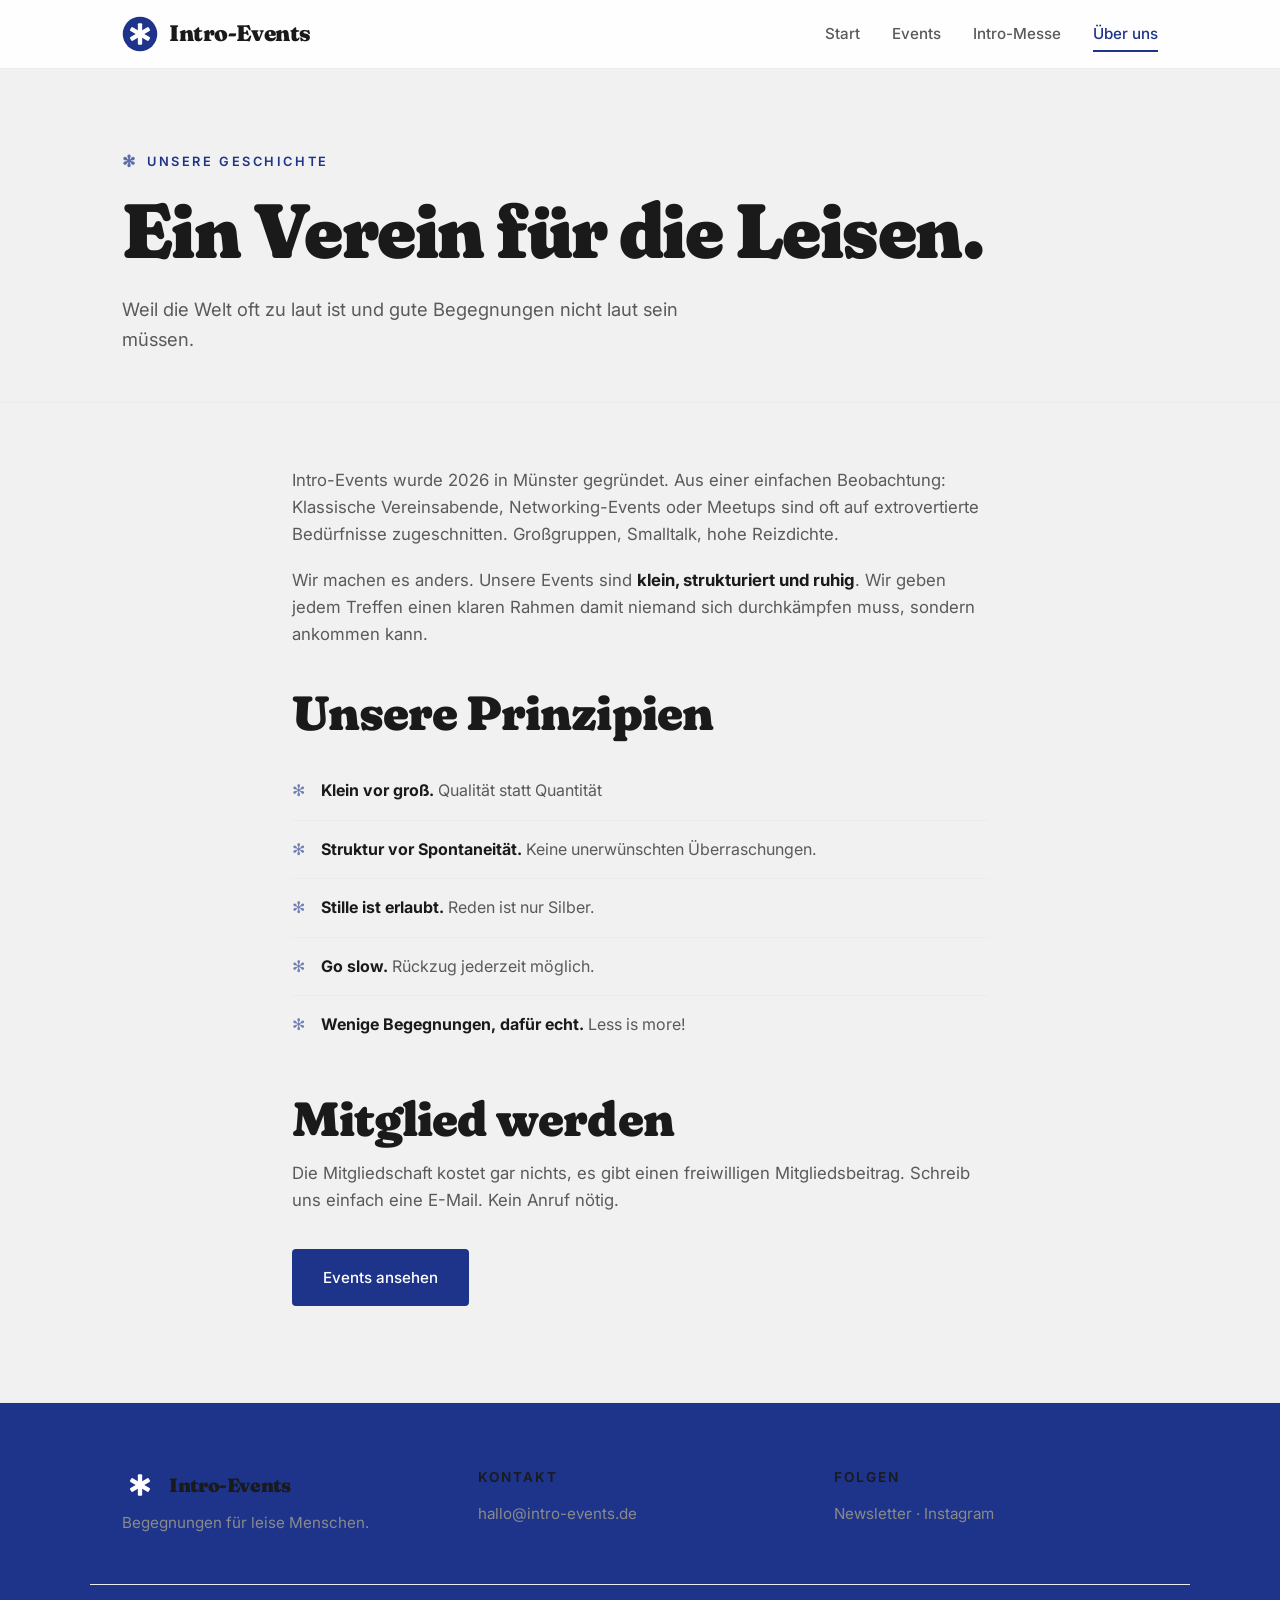
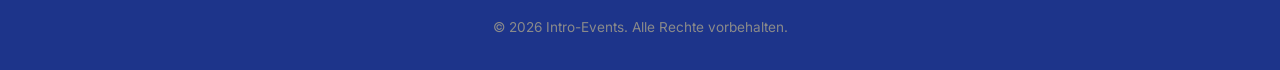
==== commit b681ac01: "test" ====
--- a/about.html
+++ b/about.html
@@ -29,26 +29,26 @@
         <div class="container">
             <p class="kicker">Unsere Geschichte</p>
             <h1>Ein Verein für die Leisen.</h1>
-            <p class="lead">Weil die Welt oft zu laut ist – und gute Begegnungen nicht laut sein müssen.</p>
+            <p class="lead">Weil die Welt oft zu laut ist und gute Begegnungen nicht laut sein müssen.</p>
         </div>
     </header>
 
     <section class="prose">
         <div class="container container-narrow">
-            <p>Intro-Events wurde 2024 in Wien gegründet. Aus einer einfachen Beobachtung: Klassische Vereinsabende, Networking-Events oder Meetups sind oft auf extrovertierte Bedürfnisse zugeschnitten. Großgruppen, Smalltalk, hohe Reizdichte.</p>
-            <p>Wir machen es anders. Unsere Events sind <strong>klein, strukturiert und ruhig</strong>. Wir geben jedem Treffen einen klaren Rahmen – damit niemand sich durchkämpfen muss, sondern ankommen kann.</p>
+            <p>Intro-Events wurde 2026 in Münster gegründet. Aus einer einfachen Beobachtung: Klassische Vereinsabende, Networking-Events oder Meetups sind oft auf extrovertierte Bedürfnisse zugeschnitten. Großgruppen, Smalltalk, hohe Reizdichte.</p>
+            <p>Wir machen es anders. Unsere Events sind <strong>klein, strukturiert und ruhig</strong>. Wir geben jedem Treffen einen klaren Rahmen damit niemand sich durchkämpfen muss, sondern ankommen kann.</p>
 
             <h2>Unsere Prinzipien</h2>
             <ul class="principles">
-                <li><strong>Klein vor groß.</strong> Maximal 12 Personen pro Event.</li>
-                <li><strong>Struktur vor Spontaneität.</strong> Jedes Event hat einen Ablauf.</li>
-                <li><strong>Stille ist erlaubt.</strong> Reden ist nie Pflicht.</li>
-                <li><strong>Pausen sind heilig.</strong> Rückzug jederzeit möglich.</li>
-                <li><strong>Tiefe vor Breite.</strong> Wenige Begegnungen, dafür echt.</li>
+                <li><strong>Klein vor groß.</strong> Qualität statt Quantität</li>
+                <li><strong>Struktur vor Spontaneität.</strong> Keine unerwünschten Überraschungen.</li>
+                <li><strong>Stille ist erlaubt.</strong> Reden ist nur Silber.</li>
+                <li><strong>Go slow.</strong> Rückzug jederzeit möglich.</li>
+                <li><strong>Wenige Begegnungen, dafür echt.</strong> Less is more! </li>
             </ul>
 
             <h2>Mitglied werden</h2>
-            <p>Die Mitgliedschaft kostet 24 € pro Jahr und gibt dir Zugang zu allen Events zu vergünstigten Preisen – inklusive 30 % Rabatt auf die Intro-Messe. Schreib uns einfach eine E-Mail. Kein Anruf nötig, versprochen.</p>
+            <p>Die Mitgliedschaft kostet gar nichts, es gibt einen freiwilligen Mitgliedsbeitrag. Schreib uns einfach eine E-Mail. Kein Anruf nötig.</p>
             <a href="events.html" class="btn btn-primary">Events ansehen</a>
         </div>
     </section>
@@ -64,14 +64,14 @@
             </div>
             <div>
                 <p class="footer-title">Kontakt</p>
-                <p class="muted">hallo@intro-events.at</p>
+                <p class="muted">hallo@intro-events.de</p>
             </div>
             <div>
                 <p class="footer-title">Folgen</p>
                 <p class="muted">Newsletter · Instagram</p>
             </div>
         </div>
-        <p class="copy">© 2025 Intro-Events. Alle Rechte vorbehalten.</p>
+        <p class="copy">© 2026 Intro-Events. Alle Rechte vorbehalten.</p>
     </footer>
 </body>
 </html>
--- a/style.css
+++ b/style.css
@@ -2,8 +2,8 @@
 * { margin: 0; padding: 0; box-sizing: border-box; }
 
 :root {
-    --bg: #ffffff;
-    --bg-alt: #f7f7f5;
+    --bg: #f1f1f1;
+    --bg-alt: #1d348a;
     --ink: #1a1a1a;
     --ink-soft: #5a5a5a;
     --ink-muted: #8a8a8a;
